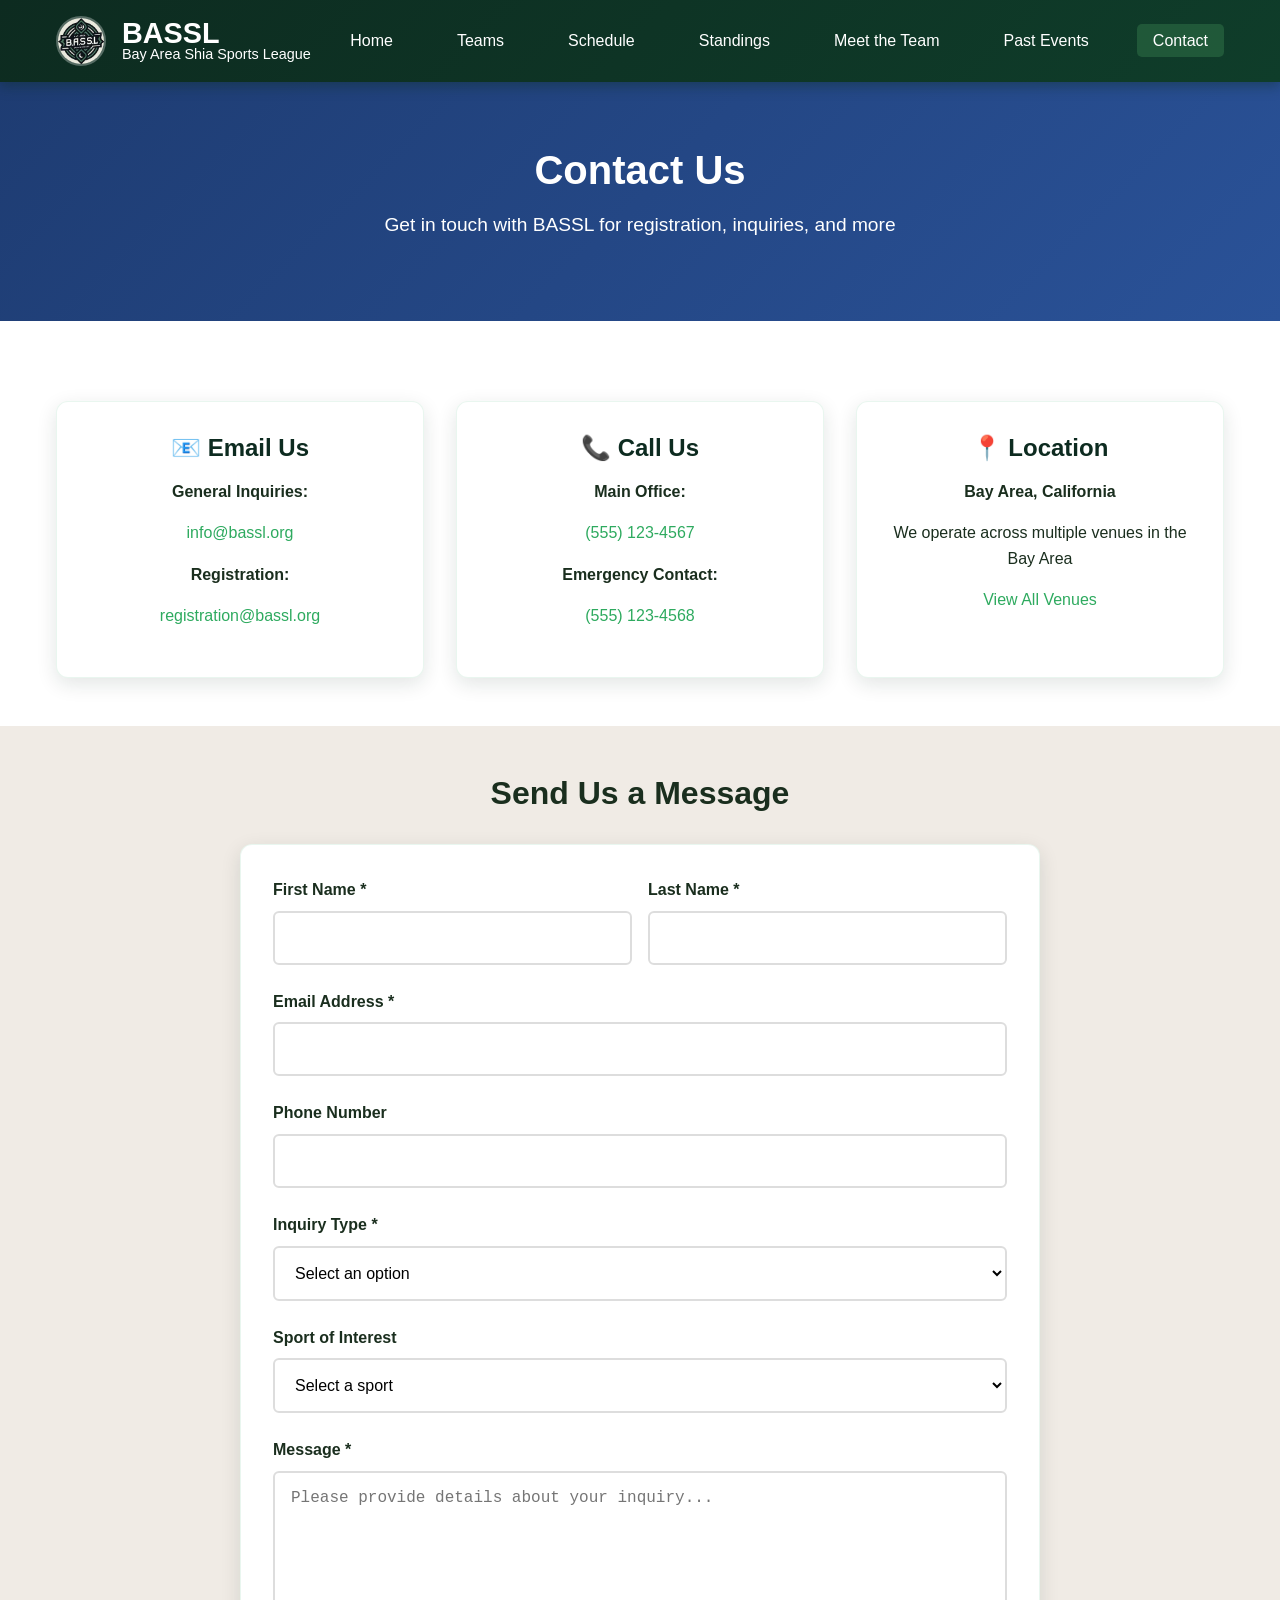
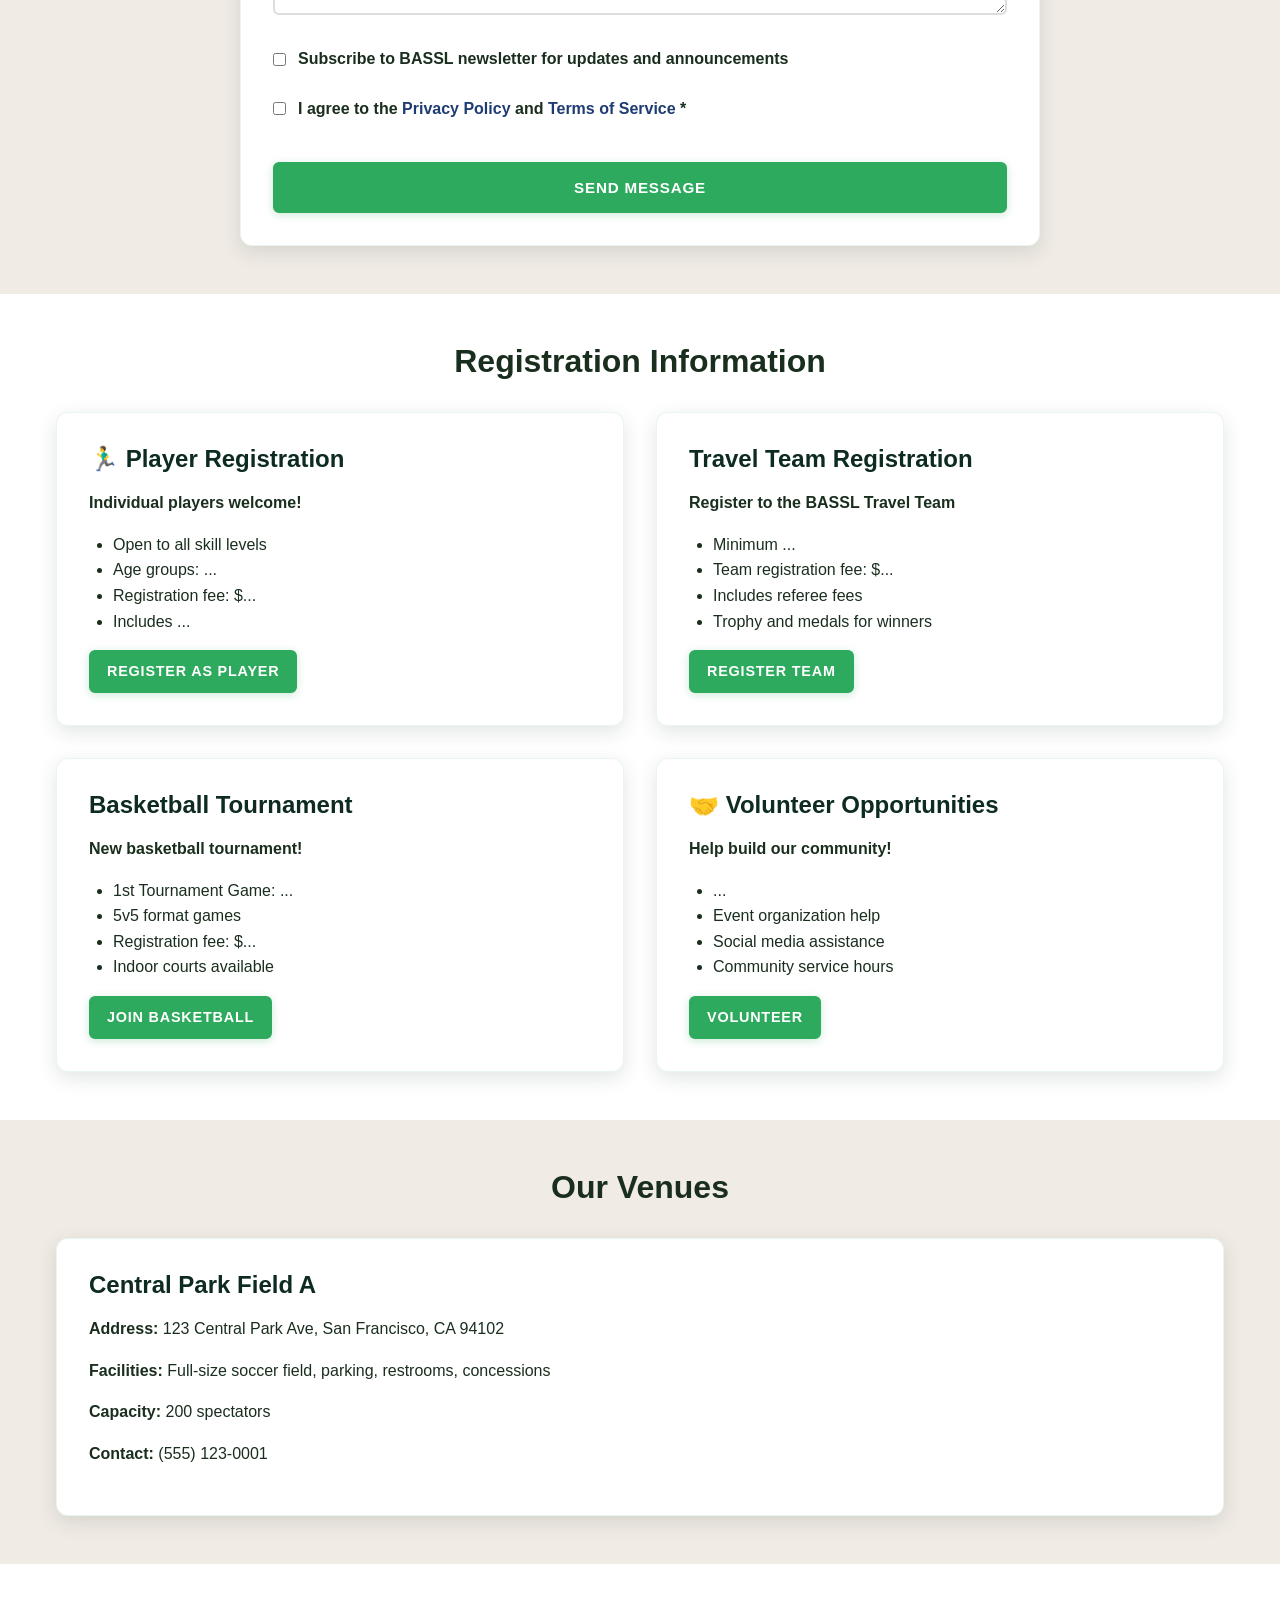
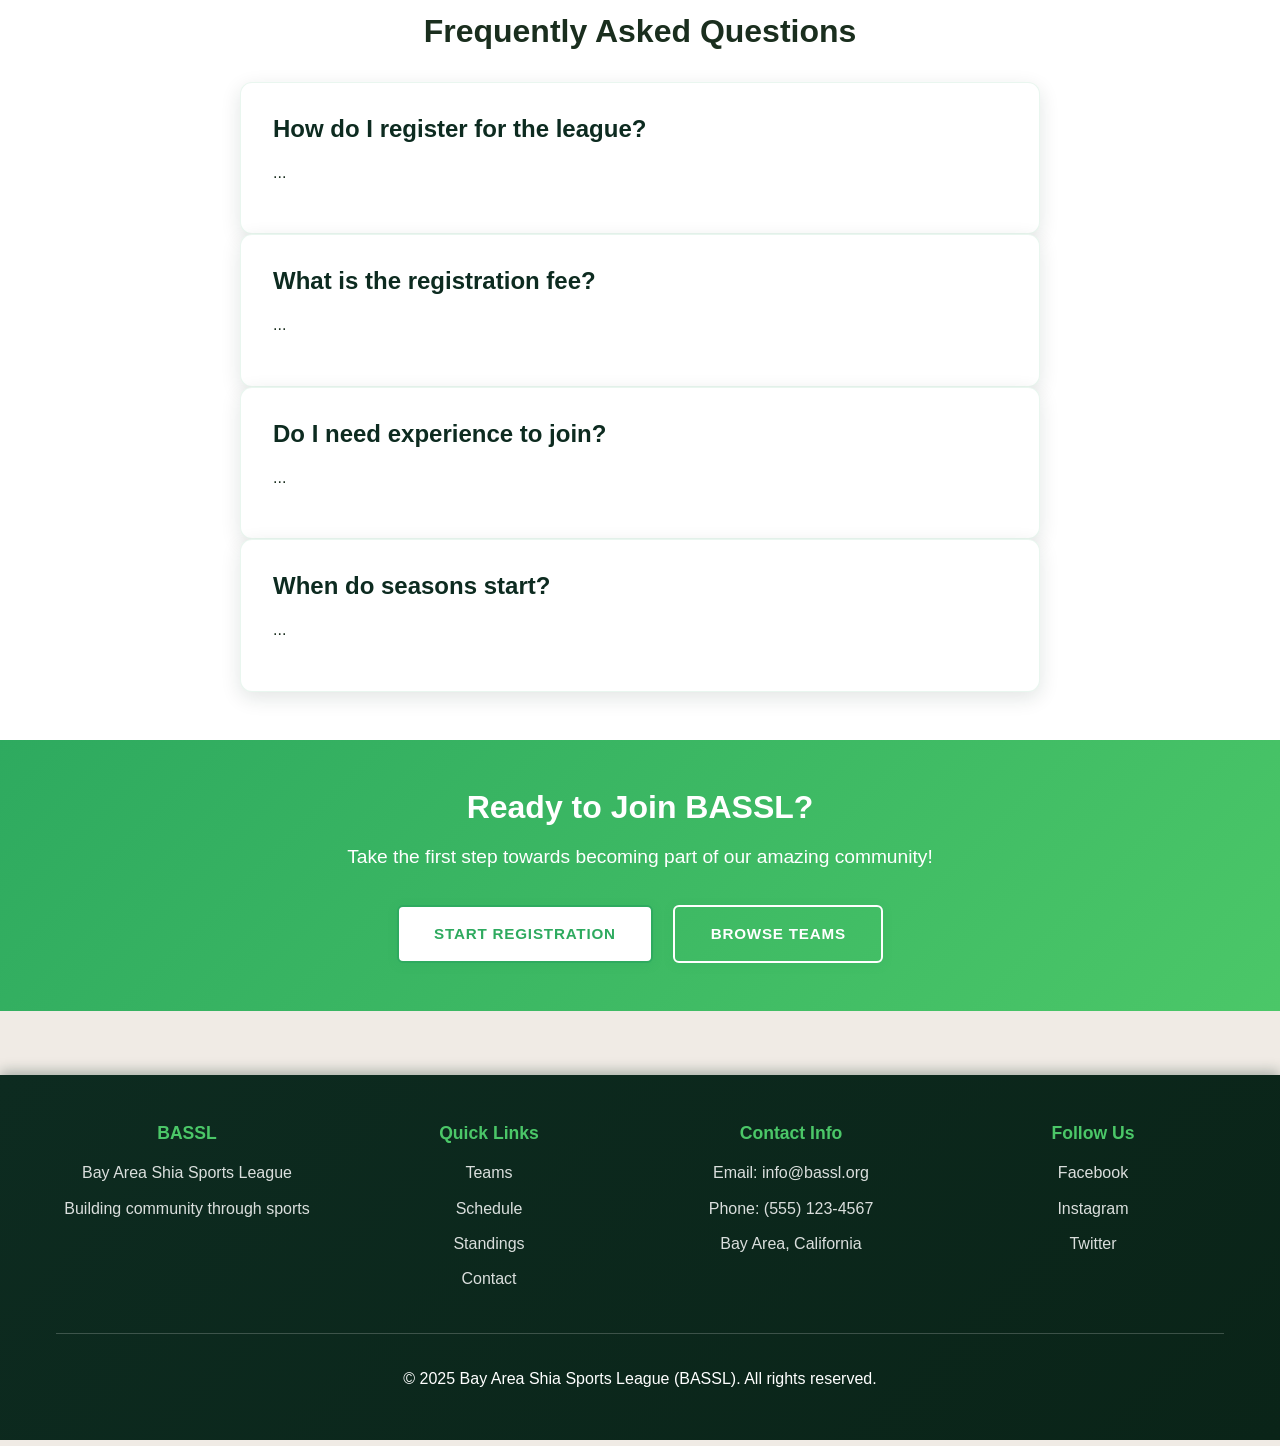
==== contact/index.html @ 2c1c3c02 "URL Configuration Fix#1" ====
<!DOCTYPE html>
<html lang="en">
<head>
    <meta charset="UTF-8">
    <meta name="viewport" content="width=device-width, initial-scale=1.0">
    <meta name="description" content="Contact BASSL - Get in touch with the Bay Area Shia Sports League for registration, inquiries, and more">
    <meta name="keywords" content="BASSL, Contact, Registration, Bay Area, Shia, Sports, League">
    <title>Contact - BASSL</title>
    <link rel="apple-touch-icon" sizes="180x180" href="../apple-touch-icon.png">
    <link rel="icon" type="image/png" sizes="32x32" href="../favicon-32x32.png">
    <link rel="icon" type="image/png" sizes="16x16" href="../favicon-16x16.png">
    <link rel="manifest" href="../site.webmanifest">
    <link rel="stylesheet" href="css/style.css">
</head>

<body>
    <!-- Header and Navigation -->
    <header>
        <div class="container">
            <div class="header-content">
                <div class="logo">
                    <img src="../BASSL logo.jpg" alt="BASSL Logo" class="header-logo-image">
                    <div>
                        <h1>BASSL</h1>
                        <div class="logo-subtitle">Bay Area Shia Sports League</div>
                    </div>
                </div>
                <nav>
                    <button class="menu-toggle" aria-label="Toggle navigation menu">☰</button>
                    <ul id="nav-menu">
                        <li><a href="../home/">Home</a></li>
                        <li><a href="../teams/">Teams</a></li>
                        <li><a href="../schedule/">Schedule</a></li>
                        <li><a href="../standings/">Standings</a></li>
                        <li><a href="../team-members/">Meet the Team</a></li>
                        <li><a href="../past-events/">Past Events</a></li>
                        <li><a href="../contact/" class="active">Contact</a></li>
                    </ul>
                </nav>
            </div>
        </div>
    </header>

    <!-- Page Header -->
    <section class="section" style="background: linear-gradient(135deg, #1e3c72 0%, #2a5298 100%); color: white; padding: 4rem 0;">
        <div class="container text-center">
            <h1>Contact Us</h1>
            <p style="font-size: 1.2rem;">Get in touch with BASSL for registration, inquiries, and more</p>
        </div>
    </section>

    <!-- Contact Information Section -->
    <section class="section" style="background-color: white;">
        <div class="container">
            <div class="card-grid" style="grid-template-columns: repeat(3, 1fr);">
                <div class="card text-center">
                    <h3>📧 Email Us</h3>
                    <p><strong>General Inquiries:</strong></p>
                    <p><a href="mailto:info@bassl.org">info@bassl.org</a></p>
                    <p><strong>Registration:</strong></p>
                    <p><a href="mailto:registration@bassl.org">registration@bassl.org</a></p>
                </div>
                <div class="card text-center">
                    <h3>📞 Call Us</h3>
                    <p><strong>Main Office:</strong></p>
                    <p><a href="tel:+15551234567">(555) 123-4567</a></p>
                    <p><strong>Emergency Contact:</strong></p>
                    <p><a href="tel:+15551234568">(555) 123-4568</a></p>
                </div>
                <div class="card text-center">
                    <h3>📍 Location</h3>
                    <p><strong>Bay Area, California</strong></p>
                    <p>We operate across multiple venues in the Bay Area</p>
                    <p><a href="#venues">View All Venues</a></p>
                </div>
            </div>
        </div>
    </section>

    <!-- Contact Form Section -->
    <section class="section">
        <div class="container">
            <div style="max-width: 800px; margin: 0 auto;">
                <h2 class="text-center mb-2">Send Us a Message</h2>
                <div class="card">
                    <form id="contact-form">
                        <div style="display: grid; grid-template-columns: 1fr 1fr; gap: 1rem;">
                            <div class="form-group">
                                <label for="first-name">First Name *</label>
                                <input type="text" id="first-name" name="first-name" required>
                            </div>
                            <div class="form-group">
                                <label for="last-name">Last Name *</label>
                                <input type="text" id="last-name" name="last-name" required>
                            </div>
                        </div>
                        
                        <div class="form-group">
                            <label for="email">Email Address *</label>
                            <input type="email" id="email" name="email" required>
                        </div>
                        
                        <div class="form-group">
                            <label for="phone">Phone Number</label>
                            <input type="tel" id="phone" name="phone">
                        </div>
                        
                        <div class="form-group">
                            <label for="inquiry-type">Inquiry Type *</label>
                            <select id="inquiry-type" name="inquiry-type" required>
                                <option value="">Select an option</option>
                                <option value="player-registration">Player Registration</option>
                                <option value="team-registration">Team Registration</option>
                                <option value="general-inquiry">General Inquiry</option>
                                <option value="venue-booking">Venue Booking</option>
                                <option value="sponsorship">Sponsorship Opportunity</option>
                                <option value="volunteer">Volunteer Opportunity</option>
                                <option value="complaint">Complaint/Issue</option>
                                <option value="other">Other</option>
                            </select>
                        </div>
                        
                        <div class="form-group">
                            <label for="sport-interest">Sport of Interest</label>
                            <select id="sport-interest" name="sport-interest">
                                <option value="">Select a sport</option>
                                <option value="soccer">Soccer</option>
                                <option value="basketball">Basketball</option>
                                <option value="both">Both Soccer and Basketball</option>
                                <option value="other">Other Sport</option>
                            </select>
                        </div>
                        
                        <div class="form-group">
                            <label for="message">Message *</label>
                            <textarea id="message" name="message" rows="6" required placeholder="Please provide details about your inquiry..."></textarea>
                        </div>
                        
                        <div class="form-group" style="display: flex; align-items: center; gap: 0.75rem;">
                            <input type="checkbox" id="newsletter" name="newsletter" style="width: auto; margin: 0;">
                            <label for="newsletter" style="margin: 0; display: inline;">Subscribe to BASSL newsletter for updates and announcements</label>
                        </div>
                        
                        <div class="form-group" style="display: flex; align-items: center; gap: 0.75rem;">
                            <input type="checkbox" id="privacy" name="privacy" required style="width: auto; margin: 0;">
                            <label for="privacy" style="margin: 0; display: inline;">I agree to the <a href="#" style="color: #1e3c72;">Privacy Policy</a> and <a href="#" style="color: #1e3c72;">Terms of Service</a> *</label>
                        </div>
                        
                        <button type="submit" class="btn" style="width: 100%; margin-top: 1rem;">Send Message</button>
                    </form>
                </div>
            </div>
        </div>
    </section>

    <!-- Registration Information -->
    <section class="section" style="background-color: white;">
        <div class="container">
            <h2 class="text-center mb-2">Registration Information</h2>
            <div class="card-grid" style="grid-template-columns: repeat(2, 1fr);">
                <div class="card">
                    <h3>🏃‍♂️ Player Registration</h3>
                    <p><strong>Individual players welcome!</strong></p>
                    <ul style="margin: 1rem 0; padding-left: 1.5rem;">
                        <li>Open to all skill levels</li>
                        <li>Age groups: ...</li>
                        <li>Registration fee: $...</li>
                        <li>Includes ...</li>
                    </ul>
                    <a href="mailto:registration@bassl.org?subject=Player Registration" class="btn" style="font-size: 0.9rem; padding: 0.5rem 1rem;">Register as Player</a>
                </div>
                
                <div class="card">
                    <h3>Travel Team Registration</h3>
                    <p><strong>Register to the BASSL Travel Team</strong></p>
                    <ul style="margin: 1rem 0; padding-left: 1.5rem;">
                        <li>Minimum ...</li>
                        <li>Team registration fee: $...</li>
                        <li>Includes referee fees</li>
                        <li>Trophy and medals for winners</li>
                    </ul>
                    <a href="mailto:registration@bassl.org?subject=Team Registration" class="btn" style="font-size: 0.9rem; padding: 0.5rem 1rem;">Register Team</a>
                </div>
                
                <div class="card">
                    <h3>Basketball Tournament</h3>
                    <p><strong>New basketball tournament!</strong></p>
                    <ul style="margin: 1rem 0; padding-left: 1.5rem;">
                        <li>1st Tournament Game: ...</li>
                        <li>5v5 format games</li>
                        <li>Registration fee: $...</li>
                        <li>Indoor courts available</li>
                    </ul>
                    <a href="mailto:registration@bassl.org?subject=Basketball Registration" class="btn" style="font-size: 0.9rem; padding: 0.5rem 1rem;">Join Basketball</a>
                </div>
                
                <div class="card">
                    <h3>🤝 Volunteer Opportunities</h3>
                    <p><strong>Help build our community!</strong></p>
                    <ul style="margin: 1rem 0; padding-left: 1.5rem;">
                        <li>...</li>
                        <li>Event organization help</li>
                        <li>Social media assistance</li>
                        <li>Community service hours</li>
                    </ul>
                    <a href="mailto:volunteer@bassl.org?subject=Volunteer Interest" class="btn" style="font-size: 0.9rem; padding: 0.5rem 1rem;">Volunteer</a>
                </div>
            </div>
        </div>
    </section>

    <!-- Venues Section -->
    <section class="section" id="venues">
        <div class="container">
            <h2 class="text-center mb-2">Our Venues</h2>
            <div class="card-grid">
                <div class="card info-card">
                    <h3>Central Park Field A</h3>
                    <p><strong>Address:</strong> 123 Central Park Ave, San Francisco, CA 94102</p>
                    <p><strong>Facilities:</strong> Full-size soccer field, parking, restrooms, concessions</p>
                    <p><strong>Capacity:</strong> 200 spectators</p>
                    <p><strong>Contact:</strong> (555) 123-0001</p>
                </div>
            </div>
        </div>
    </section>

    <!-- FAQ Section -->
    <section class="section" style="background-color: white;">
        <div class="container">
            <h2 class="text-center mb-2">Frequently Asked Questions</h2>
            <div style="max-width: 800px; margin: 0 auto;">
                <div class="card info-card">
                    <h3>How do I register for the league?</h3>
                    <p>...</p>
                </div>
                
                <div class="card info-card">
                    <h3>What is the registration fee?</h3>
                    <p>...</p>
                </div>
                
                <div class="card info-card">
                    <h3>Do I need experience to join?</h3>
                    <p>...</p>
                </div>
                
                <div class="card info-card">
                    <h3>When do seasons start?</h3>
                    <p>...</p>
                </div>
            </div>
        </div>
    </section>

    <!-- Call to Action -->
    <section class="section" style="background: linear-gradient(135deg, var(--accent-emerald) 0%, var(--accent-light) 100%); color: white;">
        <div class="container text-center">
            <h2>Ready to Join BASSL?</h2>
            <p style="font-size: 1.2rem; margin-bottom: 2rem;">Take the first step towards becoming part of our amazing community!</p>
            <div>
                <a href="mailto:registration@bassl.org" class="btn" style="background-color: white; color: var(--accent-emerald); margin-right: 1rem;">Start Registration</a>
                <a href="../teams/" class="btn btn-secondary">Browse Teams</a>
            </div>
        </div>
    </section>

    <!-- Footer -->
    <footer>
        <div class="container">
            <div class="footer-content">
                <div class="footer-section">
                    <h4>BASSL</h4>
                    <p>Bay Area Shia Sports League</p>
                    <p>Building community through sports</p>
                </div>
                <div class="footer-section">
                    <h4>Quick Links</h4>
                    <p><a href="../teams/">Teams</a></p>
                    <p><a href="../schedule/">Schedule</a></p>
                    <p><a href="../standings/">Standings</a></p>
                    <p><a href="../contact/">Contact</a></p>
                </div>
                <div class="footer-section">
                    <h4>Contact Info</h4>
                    <p>Email: info@bassl.org</p>
                    <p>Phone: (555) 123-4567</p>
                    <p>Bay Area, California</p>
                </div>
                <div class="footer-section">
                    <h4>Follow Us</h4>
                    <p><a href="https://www.facebook.com/bashiasportsleague" target="_blank">Facebook</a></p>
                    <p><a href="https://www.instagram.com/bashiasportsleague/" target="_blank">Instagram</a></p>
                    <p><a href="https://twitter.com/bashiasports" target="_blank">Twitter</a></p>
                </div>
            </div>
            <div class="footer-bottom">
                <p>&copy; 2025 Bay Area Shia Sports League (BASSL). All rights reserved.</p>
            </div>
        </div>
    </footer>

    <!-- JavaScript for form handling, mobile menu and scroll animations -->
    <script>
        // Initialize scroll animations
        document.addEventListener('DOMContentLoaded', function() {
            const menuToggle = document.querySelector('.menu-toggle');
            const navMenu = document.getElementById('nav-menu');
            
            if (menuToggle && navMenu) {
                menuToggle.addEventListener('click', function() {
                    navMenu.classList.toggle('show');
                });
            }

            // Scroll animation observer
            const observerOptions = {
                threshold: 0.1,
                rootMargin: '0px 0px -50px 0px'
            };

            const observer = new IntersectionObserver(function(entries) {
                entries.forEach(entry => {
                    if (entry.isIntersecting) {
                        entry.target.classList.add('in-view');
                        observer.unobserve(entry.target);
                    }
                });
            }, observerOptions);

            // Observe all content sections and cards for scroll animations
            document.querySelectorAll('.section, .card, table, .table-container, .card-grid').forEach(el => {
                el.classList.add('scroll-animate');
                observer.observe(el);
            });
            
            // Form submission handling
            const contactForm = document.getElementById('contact-form');
            if (contactForm) {
                contactForm.addEventListener('submit', function(e) {
                    e.preventDefault();
                    
                    // Basic form validation
                    const requiredFields = contactForm.querySelectorAll('[required]');
                    let isValid = true;
                    
                    requiredFields.forEach(field => {
                        if (!field.value.trim()) {
                            isValid = false;
                            field.style.borderColor = '#dc3545';
                        } else {
                            field.style.borderColor = '#28a745';
                        }
                    });
                    
                    if (isValid) {
                        // In a real application, you would send this data to a server
                        alert('Thank you for your message! We will get back to you within 24 hours.');
                        contactForm.reset();
                        
                        // Reset field border colors
                        requiredFields.forEach(field => {
                            field.style.borderColor = '#dee2e6';
                        });
                    } else {
                        alert('Please fill in all required fields.');
                    }
                });
            }
        });
    </script>
</body>
</html>
---- contact/css/style.css ----
/* BASSL - Bay Area Shia Sports League Website Styles */
/* Mobile-first responsive design using HTML5 and CSS3 */
/* Color scheme based on BASSL logo: Dark green, emerald, and cream */

/* CSS Custom Properties - BASSL Logo Colors */
:root {
    --primary-dark: #0d2b20;      /* Darker forest green - more professional */
    --primary-green: #1a4d38;     /* Medium green - sharper */
    --accent-emerald: #2eaa5f;    /* Brighter emerald - more vibrant */
    --accent-light: #4bc768;      /* Brighter light green accent */
    --cream-bg: #f0ebe5;          /* Slightly warmer cream background */
    --text-dark: #1a2e1e;         /* Darker green text - better contrast */
    --text-light: #3d5a45;        /* Medium green text - better readability */
    --white: #ffffff;
    --success: #2eaa5f;           /* Using brighter green for success */
    --warning: #d4a574;           /* Warm tone complement */
    --danger: #b94a4a;            /* Slightly more vibrant red */
    --accent-blue: #1565a0;       /* Professional blue for accents */
    --accent-teal: #0d8989;       /* Teal for sports theme */
}

/* CSS Reset and Base Styles */
* {
    margin: 0;
    padding: 0;
    box-sizing: border-box;
}

html {
    font-size: 16px;
    scroll-behavior: smooth;
}

body {
    font-family: 'Segoe UI', Tahoma, Geneva, Verdana, sans-serif;
    line-height: 1.6;
    color: var(--text-dark);
    background-color: var(--cream-bg);
}

/* Keyframe Animations */
@keyframes fadeInDown {
    from {
        opacity: 0;
        transform: translateY(-30px);
    }
    to {
        opacity: 1;
        transform: translateY(0);
    }
}

@keyframes fadeInUp {
    from {
        opacity: 0;
        transform: translateY(30px);
    }
    to {
        opacity: 1;
        transform: translateY(0);
    }
}

@keyframes slideInLeft {
    from {
        opacity: 0;
        transform: translateX(-50px);
    }
    to {
        opacity: 1;
        transform: translateX(0);
    }
}

@keyframes slideInRight {
    from {
        opacity: 0;
        transform: translateX(50px);
    }
    to {
        opacity: 1;
        transform: translateX(0);
    }
}

@keyframes scaleIn {
    from {
        opacity: 0;
        transform: scale(0.95);
    }
    to {
        opacity: 1;
        transform: scale(1);
    }
}

@keyframes pulse {
    0%, 100% {
        opacity: 1;
    }
    50% {
        opacity: 0.7;
    }
}

@keyframes float {
    0%, 100% {
        transform: translateY(0px);
    }
    50% {
        transform: translateY(-10px);
    }
}

.main-logo {
    display: block;
    max-width: 150px;
    height: auto;
    border-radius: 50%;
    margin: 2rem auto 1rem;
    box-shadow: 0 4px 15px rgba(26, 61, 46, 0.2);
    transition: transform 0.3s ease, box-shadow 0.3s ease;
    animation: scaleIn 0.6s ease-out;
}

.main-logo:hover {
    transform: scale(1.05);
    box-shadow: 0 6px 20px rgba(26, 61, 46, 0.3);
}

.main-logo-home-link {
    text-decoration: none;
    display: block;
    text-align: center;
}

/* Typography */
h1, h2, h3, h4, h5, h6 {
    margin-bottom: 1rem;
    font-weight: 600;
    line-height: 1.2;
}

h1 { font-size: 2.5rem; }
h2 { font-size: 2rem; }
h3 { font-size: 1.5rem; }
h4 { font-size: 1.25rem; }

p {
    margin-bottom: 1rem;
}

a {
    color: var(--accent-emerald);
    text-decoration: none;
    transition: color 0.3s ease;
}

a:hover {
    color: var(--primary-green);
}

/* Layout Components */
.container {
    max-width: 1200px;
    margin: 0 auto;
    padding: 0 1rem;
}

.section {
    padding: 3rem 0;
}

/* Header and Navigation */
header {
    background: linear-gradient(135deg, var(--primary-dark) 0%, #0f3d2a 100%);
    color: var(--white);
    box-shadow: 0 4px 12px rgba(13, 43, 32, 0.4);
    position: sticky;
    top: 0;
    z-index: 1000;
    animation: slideInDown 0.6s ease-out;
}

.header-content {
    display: flex;
    justify-content: space-between;
    align-items: center;
    padding: 1rem 0;
}

.logo {
    display: flex;
    align-items: center;
    gap: 1rem;
}

.header-logo-image {
    width: 50px;
    height: 50px;
    border-radius: 50%;
    object-fit: cover;
    border: 2px solid rgba(255, 255, 255, 0.3);
}

.logo h1 {
    margin: 0;
    font-size: 1.8rem;
    font-weight: 700;
}

.logo-subtitle {
    font-size: 0.9rem;
    opacity: 0.9;
    margin-top: -0.5rem;
    animation: fadeInDown 0.8s ease-out 0.1s both;
}

/* Navigation Menu */
nav ul {
    display: flex;
    list-style: none;
    gap: 2rem;
}

nav a {
    color: var(--white);
    font-weight: 500;
    padding: 0.5rem 1rem;
    border-radius: 5px;
    transition: background-color 0.3s ease;
}

nav a:hover,
nav a.active {
    background-color: rgba(74, 155, 94, 0.3);
    color: var(--white);
}

/* Mobile Menu Toggle */
.menu-toggle {
    display: none;
    background: none;
    border: none;
    color: white;
    font-size: 1.5rem;
    cursor: pointer;
}

/* Hero Section */
.hero {
    background: linear-gradient(rgba(26, 61, 46, 0.85), rgba(45, 90, 61, 0.85)), 
                url('../images/hero-bg.jpg') center/cover;
    color: var(--white);
    text-align: center;
    padding: 6rem 0;
    min-height: 60vh;
    display: flex;
    align-items: center;
    animation: fadeInUp 0.8s ease-out;
}

.hero-content h1 {
    font-size: 3.5rem;
    margin-bottom: 1rem;
    text-shadow: 2px 2px 4px rgba(0,0,0,0.3);
    animation: fadeInDown 0.8s ease-out 0.2s both;
}

.hero-content p {
    font-size: 1.3rem;
    margin-bottom: 2rem;
    opacity: 0.95;
    animation: fadeInUp 0.8s ease-out 0.3s both;
}

.btn {
    display: inline-block;
    padding: 0.95rem 2.2rem;
    background-color: var(--accent-emerald);
    color: var(--white);
    border-radius: 6px;
    font-weight: 700;
    text-transform: uppercase;
    letter-spacing: 0.8px;
    transition: all 0.3s ease;
    border: 2px solid var(--accent-emerald);
    cursor: pointer;
    animation: scaleIn 0.6s ease-out;
    font-size: 0.95rem;
    box-shadow: 0 2px 8px rgba(46, 170, 95, 0.25);
}

.btn:hover {
    background-color: #1e8449;
    transform: translateY(-3px);
    box-shadow: 0 6px 20px rgba(46, 170, 95, 0.4);
    color: var(--white);
}

.btn-secondary {
    background-color: transparent;
    border: 2px solid var(--white);
    color: var(--white);
}

.btn-secondary:hover {
    background-color: var(--white);
    color: var(--primary-dark);
}

/* Card Components */
.card-grid {
    display: grid;
    grid-template-columns: repeat(auto-fit, minmax(300px, 1fr));
    gap: 2rem;
    margin-top: 2rem;
}

.card-grid .card:nth-child(1) {
    animation: none;
}

.card-grid .card:nth-child(2) {
    animation: none;
}

.card-grid .card:nth-child(3) {
    animation: none;
}

.card-grid .card:nth-child(4) {
    animation: none;
}

.card-grid .card:nth-child(n+5) {
    animation: none;
}

.card {
    background: var(--white);
    border-radius: 12px;
    padding: 2rem;
    box-shadow: 0 6px 20px rgba(13, 43, 32, 0.12);
    transition: all 0.3s ease;
    animation: none;
    border: 1px solid rgba(46, 170, 95, 0.1);
}

.card:hover {
    transform: translateY(-8px);
    box-shadow: 0 12px 35px rgba(46, 170, 95, 0.2);
}

/* Info-only cards without hover effects */
.card.info-card {
    transition: none;
}

.card.info-card:hover {
    transform: none;
    box-shadow: 0 6px 20px rgba(13, 43, 32, 0.12);
}

.card h3 {
    color: var(--primary-dark);
    margin-bottom: 1rem;
}

.team-logo {
    width: 80px;
    height: 80px;
    background: linear-gradient(135deg, var(--primary-dark), var(--accent-emerald));
    border-radius: 50%;
    margin: 0 auto 1rem;
    display: flex;
    align-items: center;
    justify-content: center;
    color: var(--white);
    font-size: 2rem;
    font-weight: bold;
}

/* Team Member Cards */
.team-grid {
    display: grid;
    grid-template-columns: repeat(auto-fit, minmax(300px, 1fr));
    gap: 2rem;
    margin-top: 2rem;
}

.team-member-card {
    background: var(--white);
    border-radius: 12px;
    overflow: hidden;
    box-shadow: 0 6px 20px rgba(13, 43, 32, 0.12);
    transition: all 0.3s ease;
    animation: none;
    border: 1px solid rgba(46, 170, 95, 0.1);
}

.team-member-card:hover {
    transform: translateY(-8px);
    box-shadow: 0 12px 35px rgba(46, 170, 95, 0.2);
}

.member-photo {
    width: 100%;
    height: 200px;
    background: linear-gradient(135deg, var(--primary-dark), var(--accent-emerald));
    display: flex;
    align-items: center;
    justify-content: center;
    color: var(--white);
    font-size: 3rem;
}

.team-member-card h3 {
    color: var(--primary-dark);
    margin: 1.5rem 1.5rem 0.5rem;
}

.member-role {
    margin: 0 1.5rem;
}

.team-member-card p {
    padding: 0 1.5rem;
    color: #666;
}

.team-member-card p:last-child {
    padding-bottom: 1.5rem;
}

/* Events Grid */
.events-grid {
    display: grid;
    grid-template-columns: repeat(auto-fit, minmax(320px, 1fr));
    gap: 2rem;
    margin-top: 2rem;
}

.event-card {
    background: var(--white);
    border-radius: 12px;
    overflow: hidden;
    box-shadow: 0 6px 20px rgba(13, 43, 32, 0.12);
    transition: all 0.3s ease;
    animation: none;
    border: 1px solid rgba(46, 170, 95, 0.1);
}

.event-card:hover {
    transform: translateY(-8px);
    box-shadow: 0 12px 35px rgba(46, 170, 95, 0.2);
}

.event-image {
    width: 100%;
    height: 250px;
    background-size: cover;
    background-position: center;
    transition: transform 0.3s ease;
}

.event-card:hover .event-image {
    transform: scale(1.05);
}

.event-card h3 {
    color: var(--primary-dark);
    margin: 1.5rem 1.5rem 0.5rem;
}

.event-date {
    margin: 0.5rem 1.5rem 1rem;
}

.event-card p {
    margin: 0 1.5rem;
    color: #666;
}

.event-card .btn {
    margin: 1.5rem 1.5rem 1.5rem 0;
}

/* Tables */
.table-container {
    overflow-x: auto;
    margin: 2rem 0;
    border-radius: 10px;
    box-shadow: 0 4px 15px rgba(26, 61, 46, 0.1);
}

table {
    width: 100%;
    border-collapse: collapse;
    background: var(--white);
    min-width: 600px;
}

th, td {
    padding: 1rem;
    text-align: left;
    border-bottom: 1px solid rgba(74, 155, 94, 0.2);
    transition: background-color 0.2s ease;
}

th {
    background-color: var(--primary-dark);
    color: var(--white);
    font-weight: 700;
    text-transform: uppercase;
    letter-spacing: 0.6px;
    font-size: 0.85rem;
    padding: 1rem;
}

tr:hover {
    background-color: rgba(46, 170, 95, 0.08);
}

.standings-table td:first-child {
    font-weight: 700;
    color: var(--primary-dark);
}

/* Forms */
.form-group {
    margin-bottom: 1.5rem;
}

label {
    display: block;
    margin-bottom: 0.5rem;
    font-weight: 600;
    color: var(--text-dark);
    animation: fadeInLeft 0.5s ease-out;
}

input, textarea, select {
    width: 100%;
    padding: 1rem;
    border: 2px solid #ddd;
    border-radius: 6px;
    font-size: 1rem;
    transition: all 0.3s ease;
    background-color: var(--white);
    animation: fadeInUp 0.5s ease-out;
}

input:focus, textarea:focus, select:focus {
    outline: none;
    border-color: var(--accent-emerald);
    box-shadow: 0 0 0 4px rgba(46, 170, 95, 0.15);
    background-color: rgba(46, 170, 95, 0.02);
}

/* Footer */
footer {
    background: linear-gradient(135deg, var(--primary-dark) 0%, #0a2418 100%);
    color: var(--white);
    text-align: center;
    padding: 3rem 0 2rem;
    margin-top: 4rem;
    animation: fadeInUp 0.8s ease-out;
    box-shadow: 0 -4px 12px rgba(13, 43, 32, 0.3);
}

.footer-content {
    display: grid;
    grid-template-columns: repeat(auto-fit, minmax(250px, 1fr));
    gap: 2.5rem;
    margin-bottom: 2rem;
}

.footer-section h4 {
    margin-bottom: 1rem;
    color: var(--accent-light);
    font-size: 1.1rem;
    font-weight: 700;
}

.footer-section p, .footer-section a {
    color: rgba(255,255,255,0.85);
    margin-bottom: 0.6rem;
    transition: color 0.3s ease;
}

.footer-section a:hover {
    color: var(--accent-light);
    font-weight: 600;
}

.footer-bottom {
    border-top: 1px solid rgba(255,255,255,0.2);
    padding-top: 2rem;
    margin-top: 2rem;
}

/* Utility Classes */
.text-center { text-align: center; }
.text-left { text-align: left; }
.text-right { text-align: right; }

.mb-1 { margin-bottom: 1rem; }
.mb-2 { margin-bottom: 2rem; }
.mt-1 { margin-top: 1rem; }
.mt-2 { margin-top: 2rem; }

.bg-primary { background-color: var(--primary-dark); }
.bg-secondary { background-color: var(--text-light); }
.bg-success { background-color: var(--accent-emerald); }

.text-primary { color: var(--primary-dark); }
.text-success { color: var(--accent-emerald); }
.text-danger { color: var(--danger); }

/* Scroll Animation Classes */
.scroll-animate {
    /* Don't hide - let elements be visible by default */
}

.scroll-animate.in-view {
    animation: fadeInUp 0.6s ease-out forwards;
}

/* Responsive Design - Mobile First */

/* Tablet Styles */
@media (max-width: 768px) {
    .container {
        padding: 0 1rem;
    }
    
    .header-content {
        flex-direction: column;
        gap: 1rem;
    }
    
    nav ul {
        display: none;
        flex-direction: column;
        position: absolute;
        top: 100%;
        left: 0;
        right: 0;
        background-color: var(--primary-dark);
        padding: 1rem;
        box-shadow: 0 4px 10px rgba(26, 61, 46, 0.2);
    }
    
    nav ul.show {
        display: flex;
    }
    
    .menu-toggle {
        display: block;
        position: absolute;
        top: 1rem;
        right: 1rem;
    }
    
    .main-logo {
        max-width: 120px;
        margin: 1.5rem auto 1rem;
    }
    
    .hero-content h1 {
        font-size: 2.5rem;
    }
    
    .hero-content p {
        font-size: 1.1rem;
    }
    
    .card-grid {
        grid-template-columns: 1fr;
        gap: 1.5rem;
    }
    
    .footer-content {
        grid-template-columns: 1fr;
        text-align: center;
    }
}

/* Mobile Styles */
@media (max-width: 480px) {
    html {
        font-size: 14px;
    }
    
    .hero {
        padding: 4rem 0;
        min-height: 50vh;
    }
    
    .hero-content h1 {
        font-size: 2rem;
    }
    
    .section {
        padding: 2rem 0;
    }
    
    .card {
        padding: 1.5rem;
    }
    
    th, td {
        padding: 0.75rem 0.5rem;
        font-size: 0.9rem;
    }
    
    .btn {
        padding: 0.75rem 1.5rem;
        font-size: 0.9rem;
    }
    
    .main-logo {
        max-width: 100px;
        margin: 1rem auto 0.5rem;
    }
}

/* Print Styles */
@media print {
    header, footer, .menu-toggle, .btn {
        display: none;
    }
    
    body {
        background: white;
        color: black;
    }
    
    .card {
        box-shadow: none;
        border: 1px solid #ccc;
    }
}

/* Accessibility Improvements */
@media (prefers-reduced-motion: reduce) {
    * {
        animation-duration: 0.01ms !important;
        animation-iteration-count: 1 !important;
        transition-duration: 0.01ms !important;
    }
}

/* Focus styles for keyboard navigation */
button:focus, a:focus, input:focus, textarea:focus, select:focus {
    outline: 2px solid var(--accent-emerald);
    outline-offset: 2px;
}

/* High contrast mode support */
@media (prefers-contrast: high) {
    .card {
        border: 2px solid #333;
    }
    
    .btn {
        border: 2px solid currentColor;
    }
}
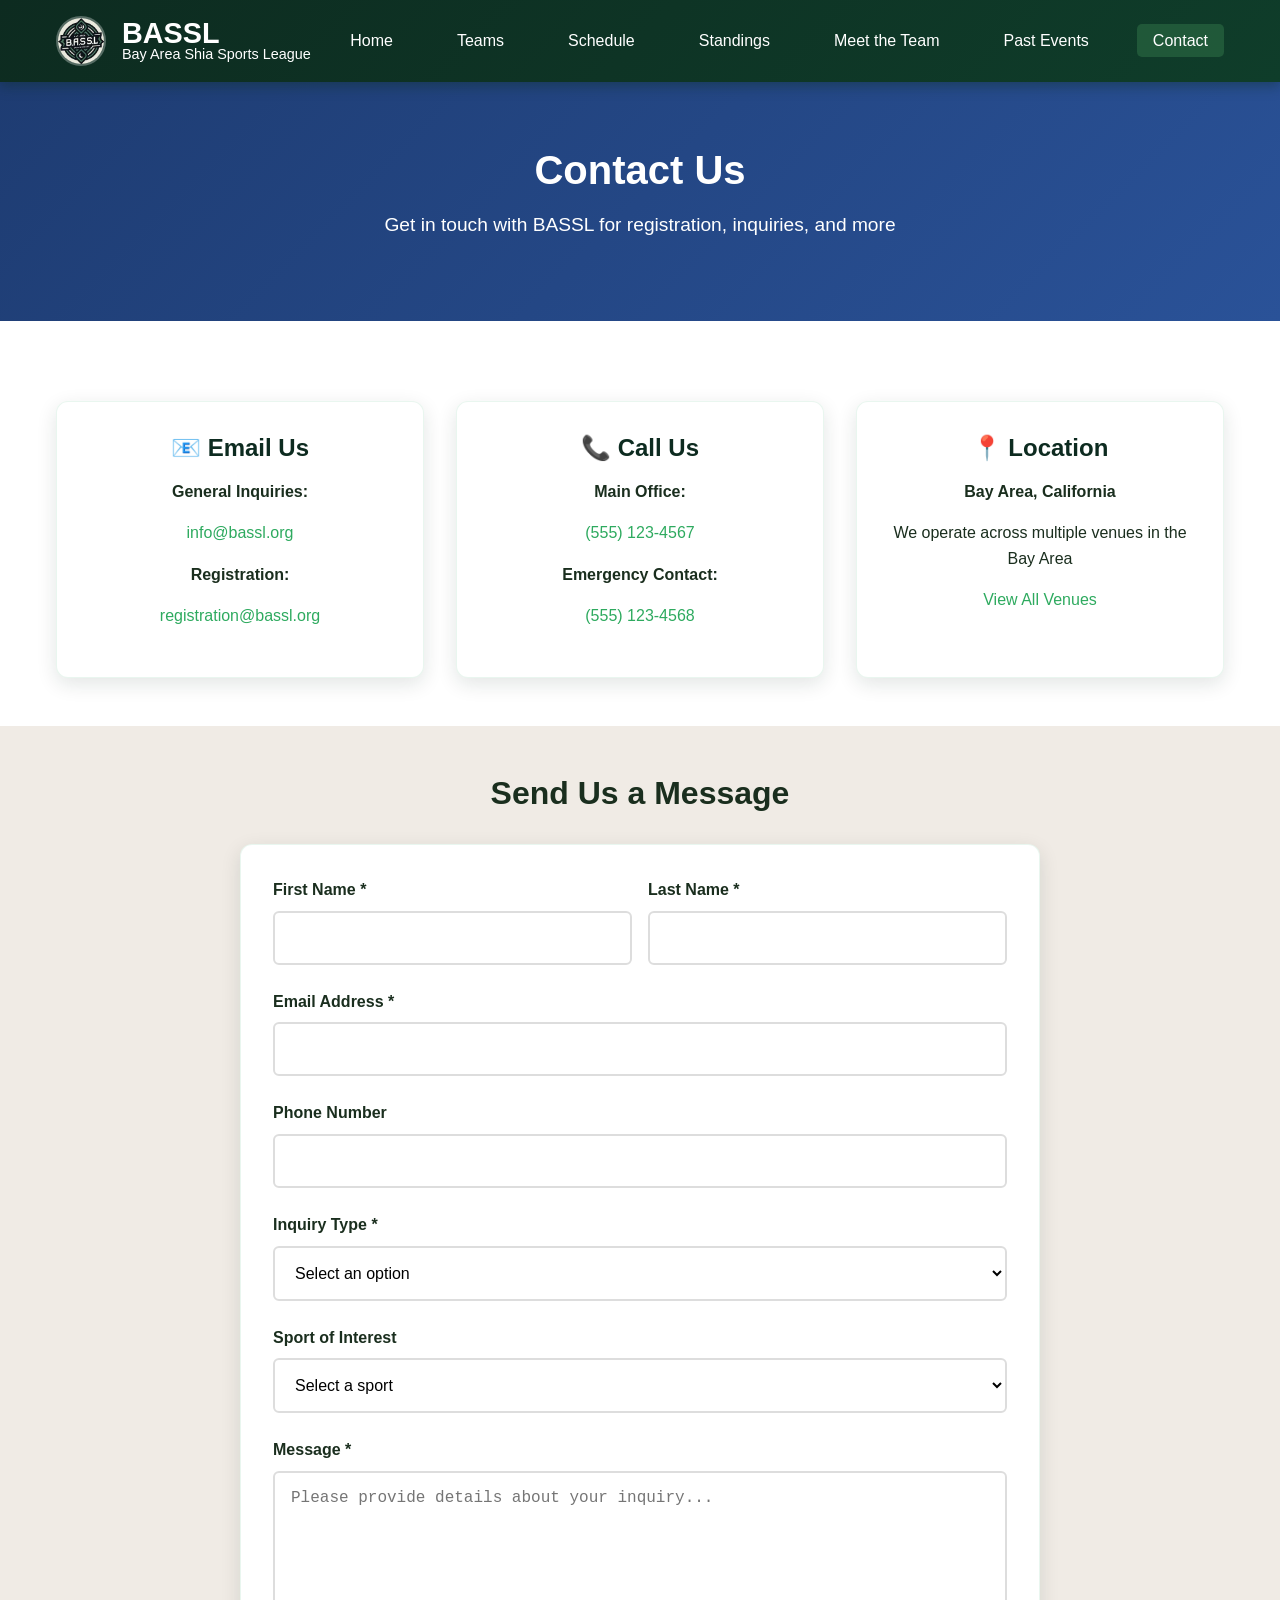
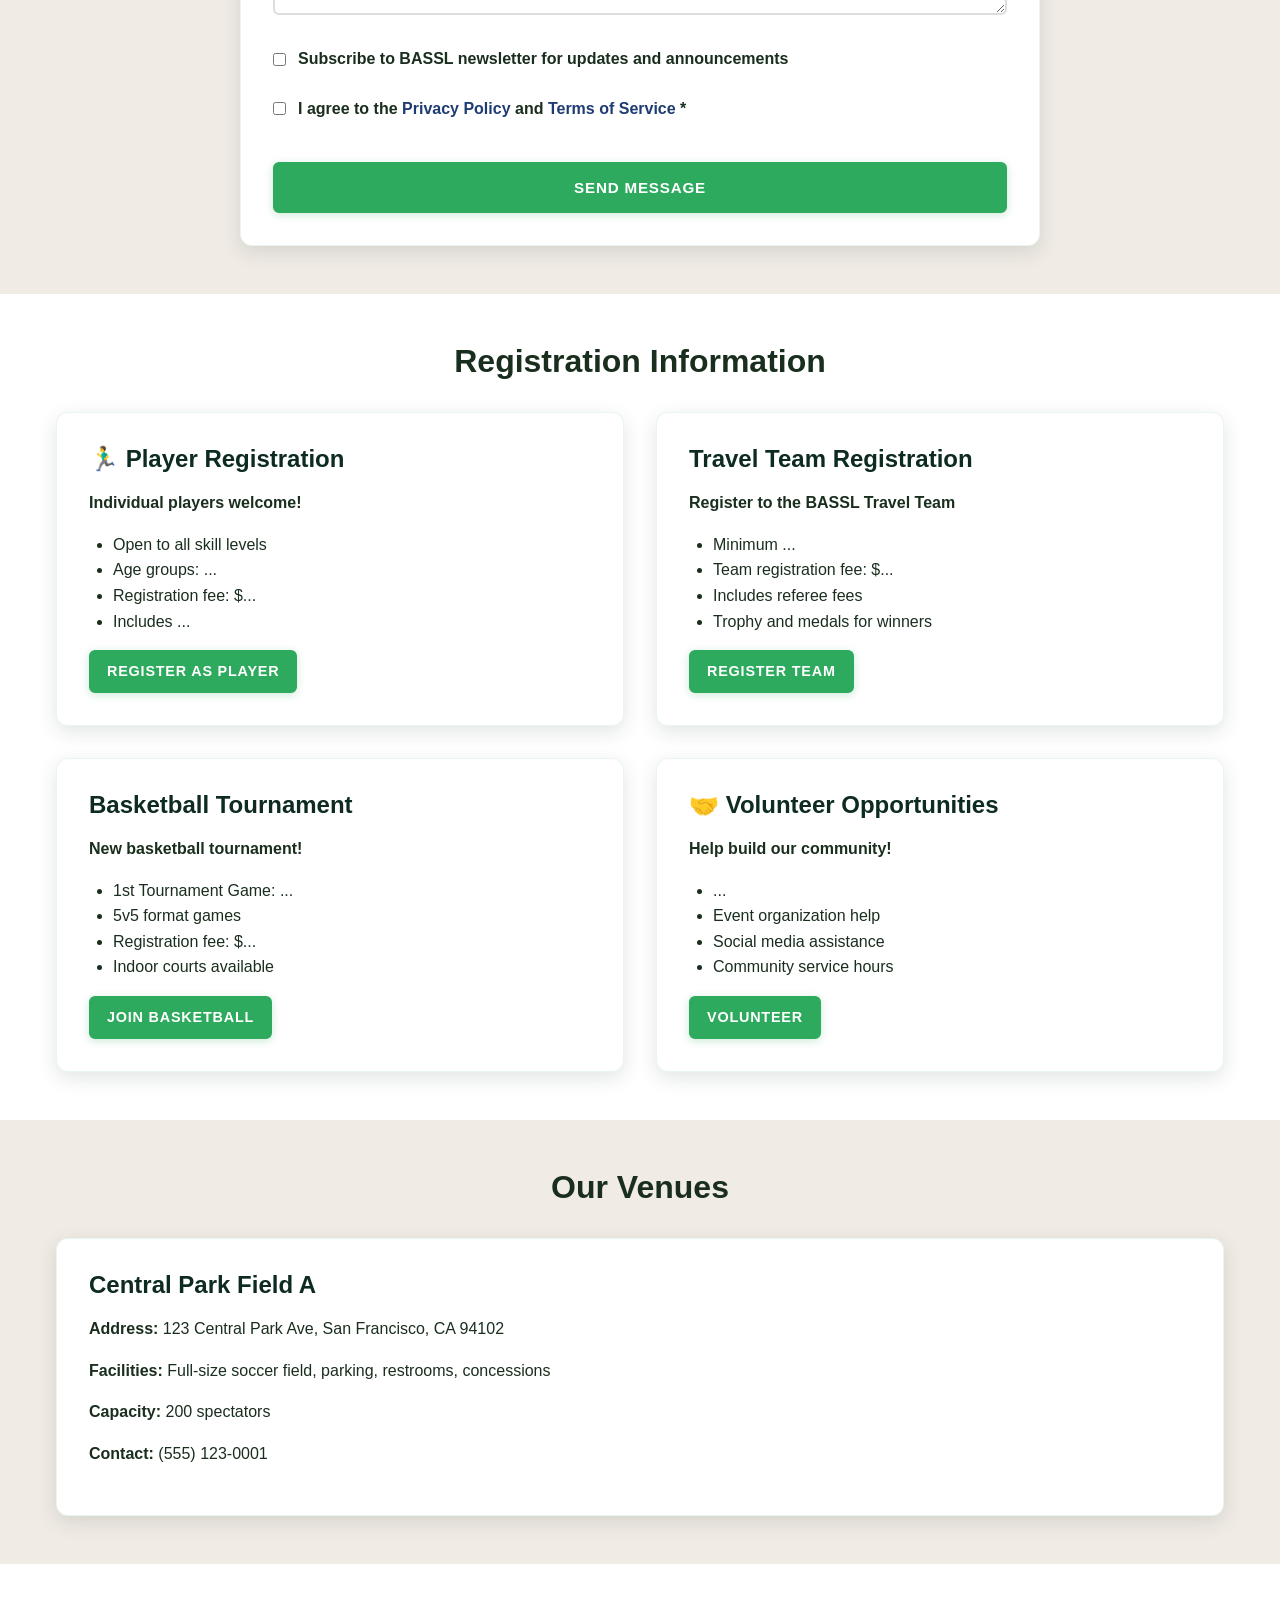
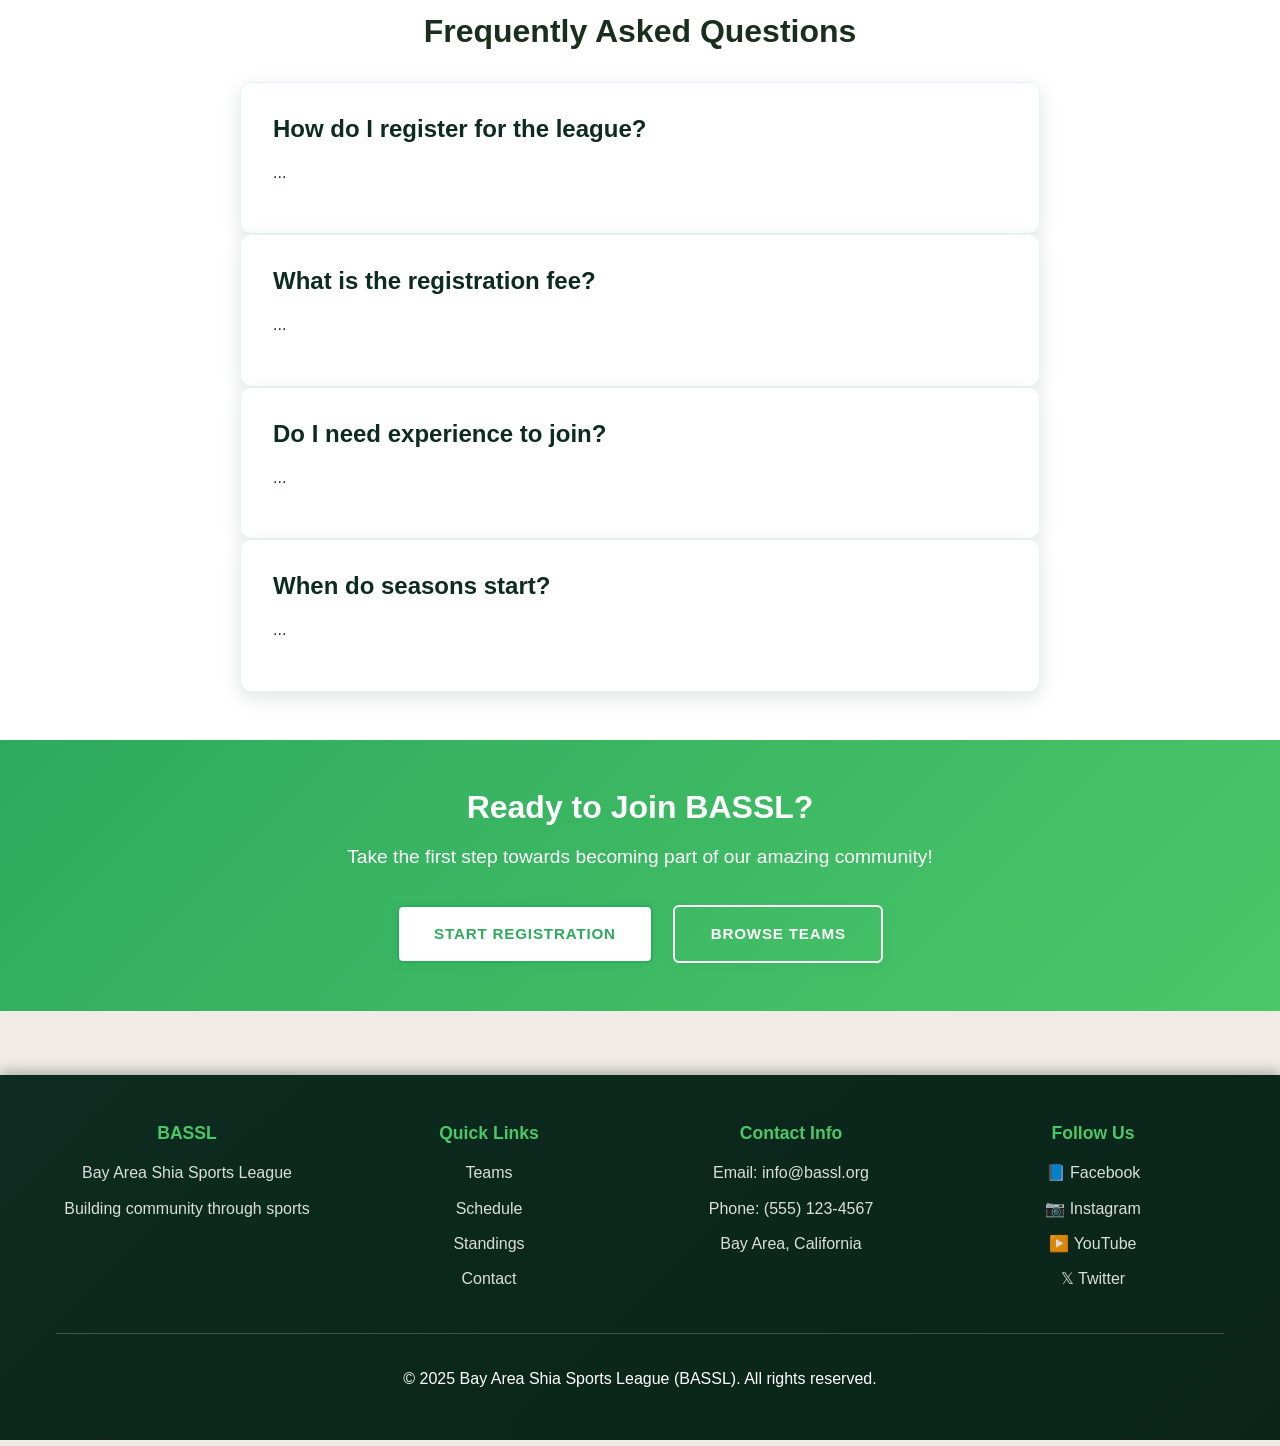
==== commit 665a039a: "Socials Addon" ====
--- a/contact/index.html
+++ b/contact/index.html
@@ -289,9 +289,10 @@
                 </div>
                 <div class="footer-section">
                     <h4>Follow Us</h4>
-                    <p><a href="https://www.facebook.com/bashiasportsleague" target="_blank">Facebook</a></p>
-                    <p><a href="https://www.instagram.com/bashiasportsleague/" target="_blank">Instagram</a></p>
-                    <p><a href="https://twitter.com/bashiasports" target="_blank">Twitter</a></p>
+                    <p><a href="https://www.facebook.com/bashiasportsleague" target="_blank">📘 Facebook</a></p>
+                    <p><a href="https://www.instagram.com/bashiasportsleague/" target="_blank">📷 Instagram</a></p>
+                    <p><a href="https://www.youtube.com/@bassl_786" target="_blank">▶️ YouTube</a></p>
+                    <p><a href="https://twitter.com/bashiasports" target="_blank">𝕏 Twitter</a></p>
                 </div>
             </div>
             <div class="footer-bottom">
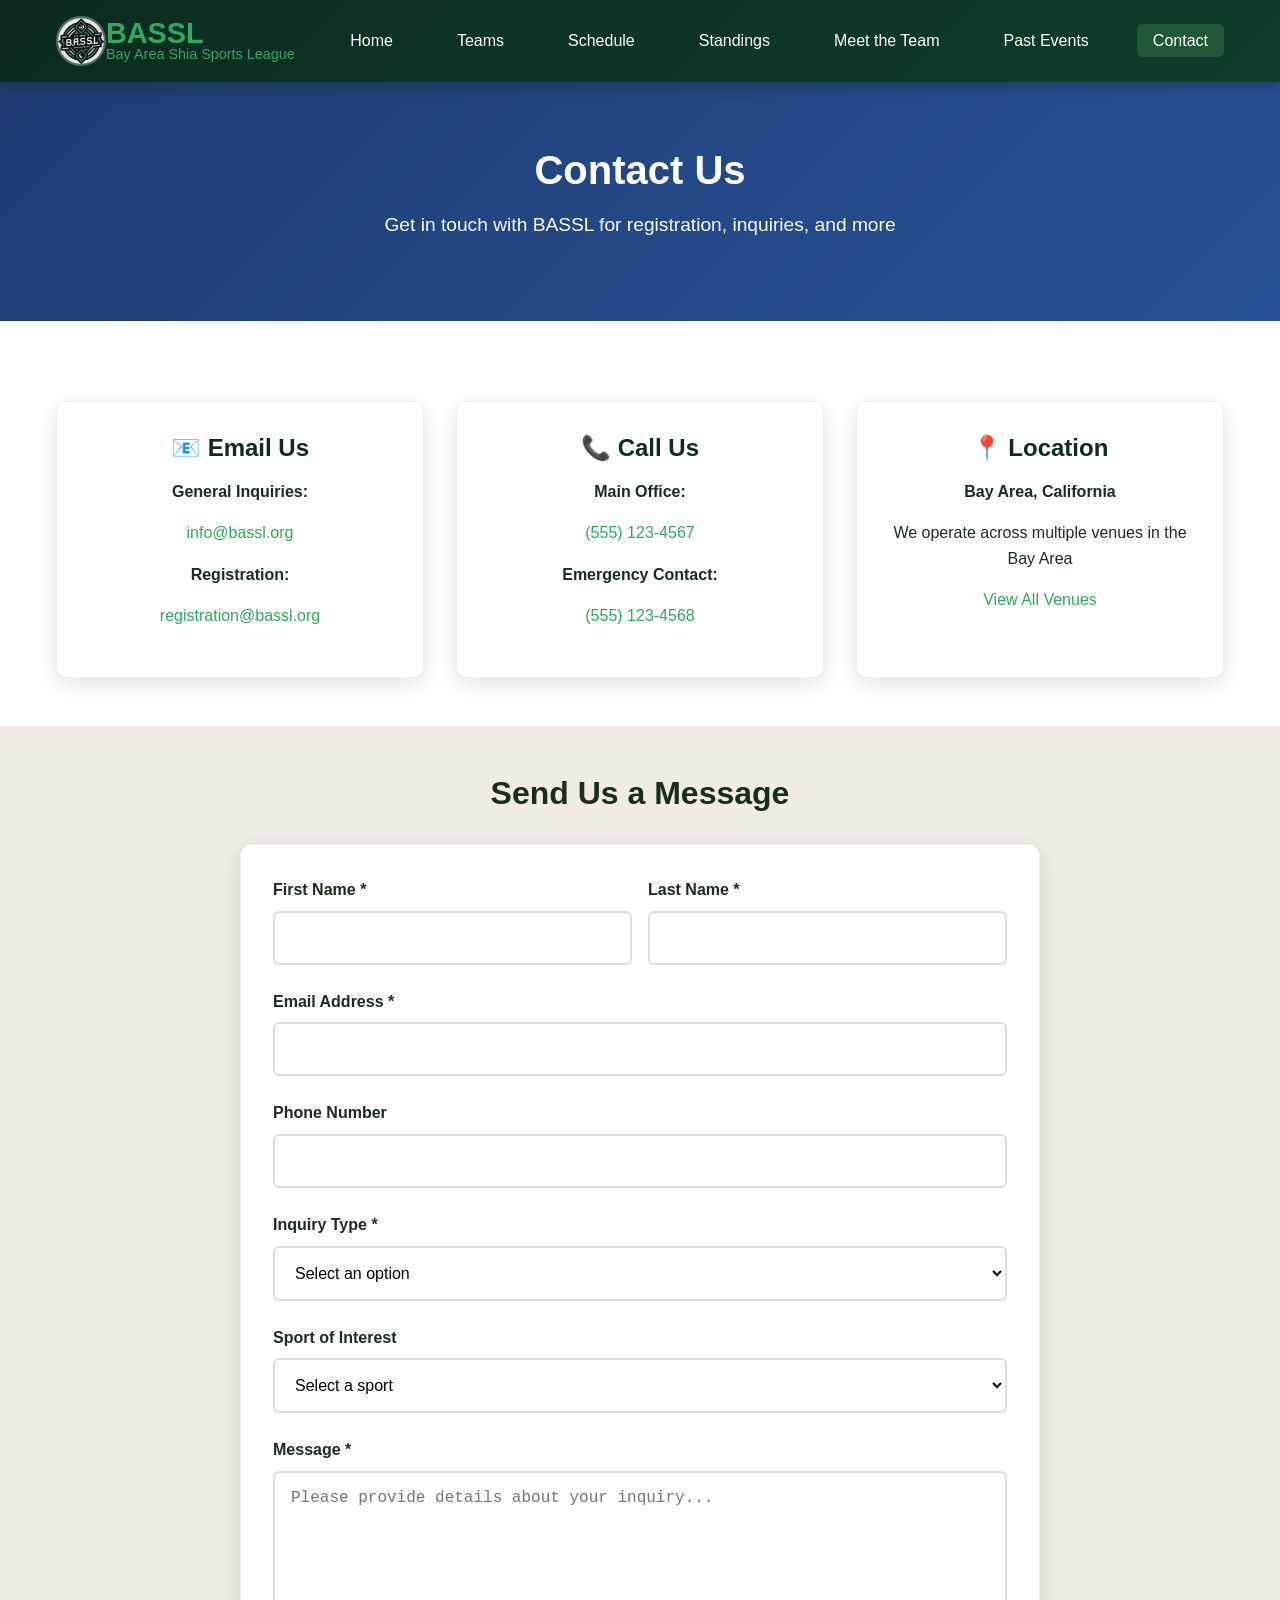
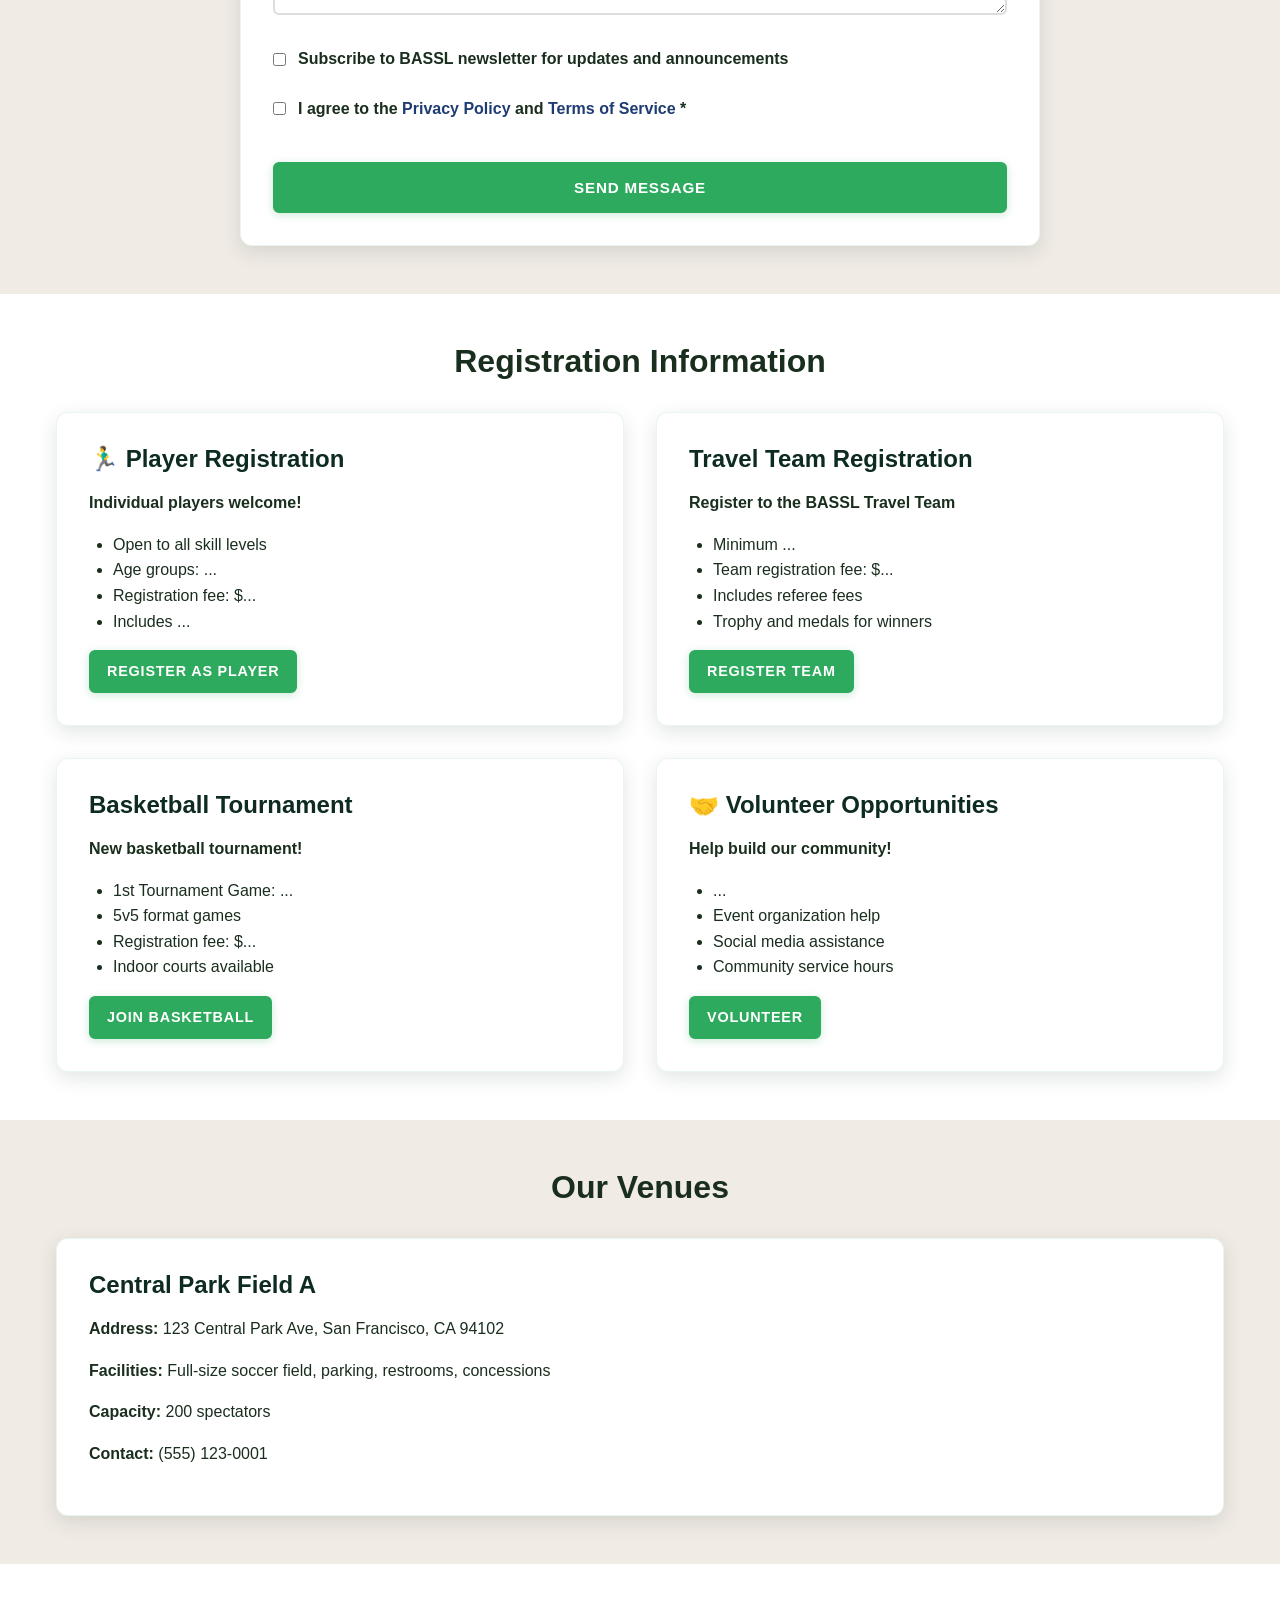
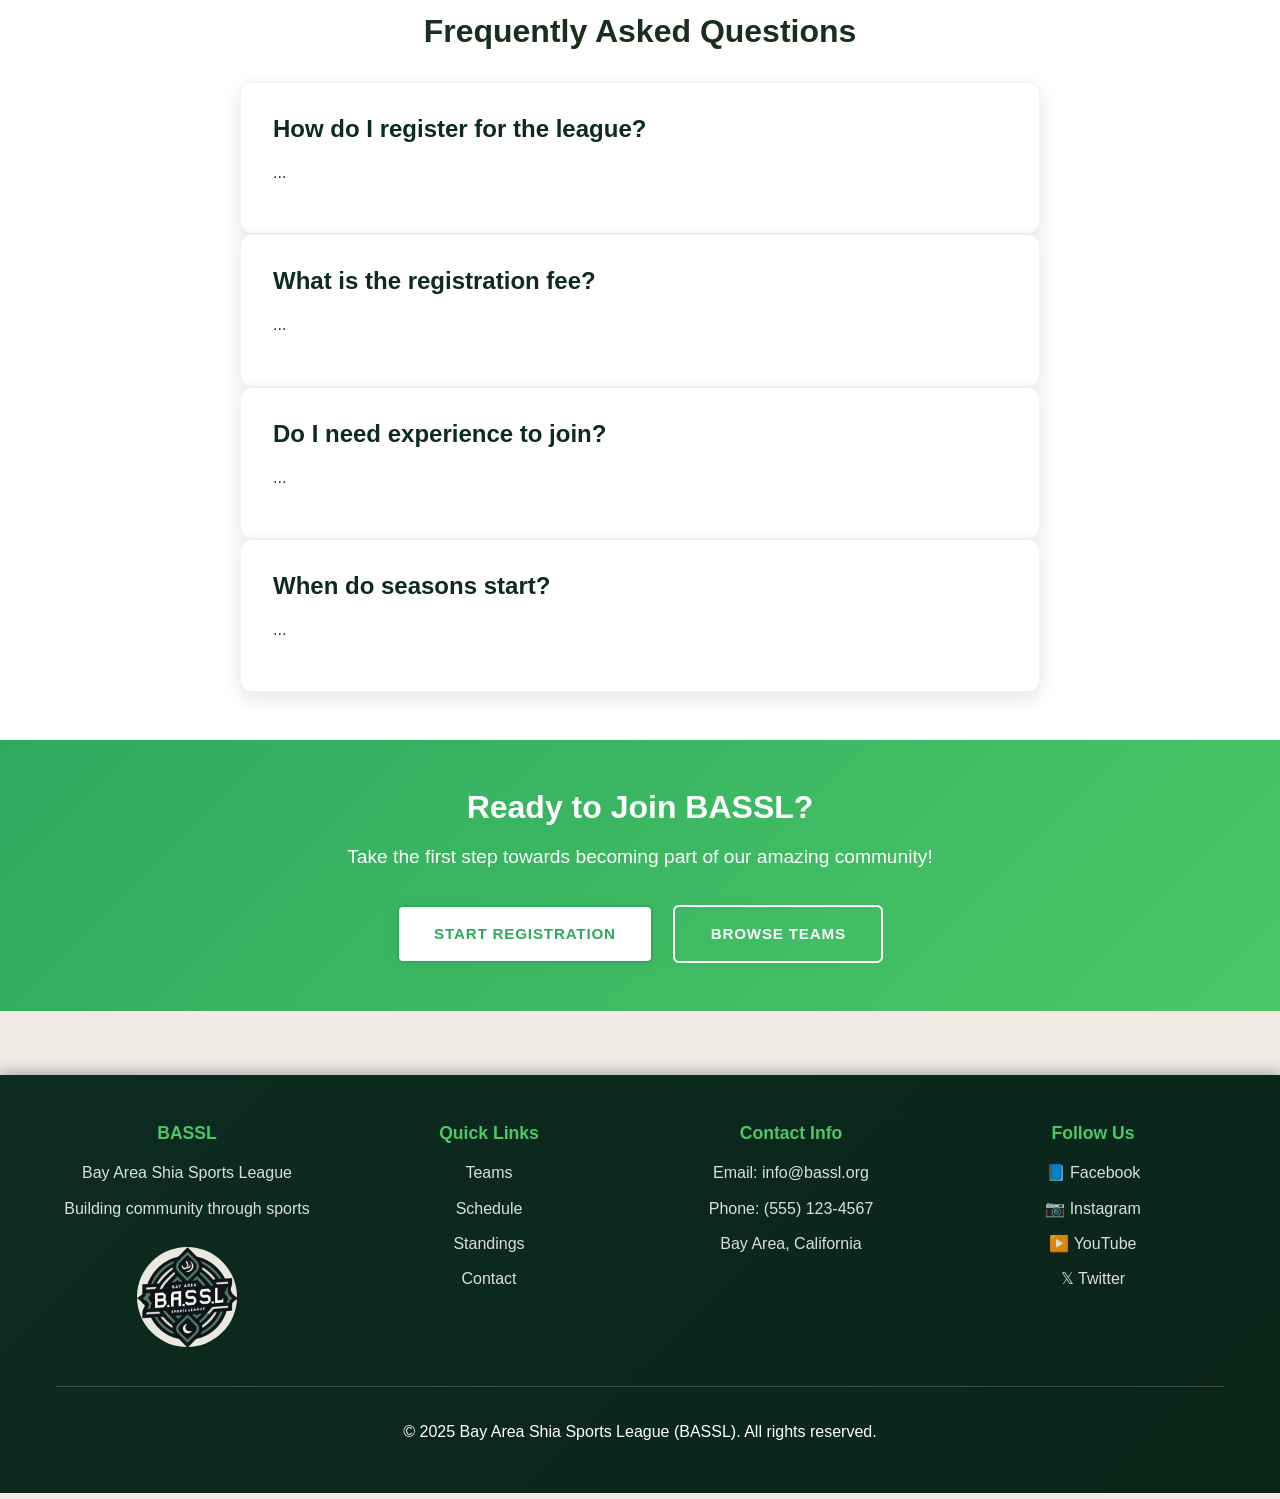
==== commit eb59f1d3: "Menu and Footer Changes, Team Page Bux Fix" ====
--- a/contact/index.html
+++ b/contact/index.html
@@ -19,11 +19,13 @@
         <div class="container">
             <div class="header-content">
                 <div class="logo">
-                    <img src="../BASSL logo.jpg" alt="BASSL Logo" class="header-logo-image">
-                    <div>
-                        <h1>BASSL</h1>
-                        <div class="logo-subtitle">Bay Area Shia Sports League</div>
-                    </div>
+                    <a href="../home/" style="text-decoration: none; display: flex; align-items: center;">
+                        <img src="../BASSL logo.jpg" alt="BASSL Logo" class="header-logo-image">
+                        <div>
+                            <h1>BASSL</h1>
+                            <div class="logo-subtitle">Bay Area Shia Sports League</div>
+                        </div>
+                    </a>
                 </div>
                 <nav>
                     <button class="menu-toggle" aria-label="Toggle navigation menu">☰</button>
@@ -273,6 +275,7 @@
                     <h4>BASSL</h4>
                     <p>Bay Area Shia Sports League</p>
                     <p>Building community through sports</p>
+                    <img src="../BASSL logo.jpg" alt="BASSL Logo" style="width: 100px; height: 100px; margin-top: 1rem; border-radius: 50%; object-fit: cover;">
                 </div>
                 <div class="footer-section">
                     <h4>Quick Links</h4>
@@ -311,6 +314,8 @@
             if (menuToggle && navMenu) {
                 menuToggle.addEventListener('click', function() {
                     navMenu.classList.toggle('show');
+                    menuToggle.classList.toggle('active');
+                    menuToggle.textContent = menuToggle.classList.contains('active') ? '✕' : '☰';
                 });
             }
 
--- a/contact/css/style.css
+++ b/contact/css/style.css
@@ -245,6 +245,11 @@
     color: white;
     font-size: 1.5rem;
     cursor: pointer;
+    transition: all 0.3s ease;
+}
+
+.menu-toggle.active {
+    transform: rotate(90deg);
 }
 
 /* Hero Section */
